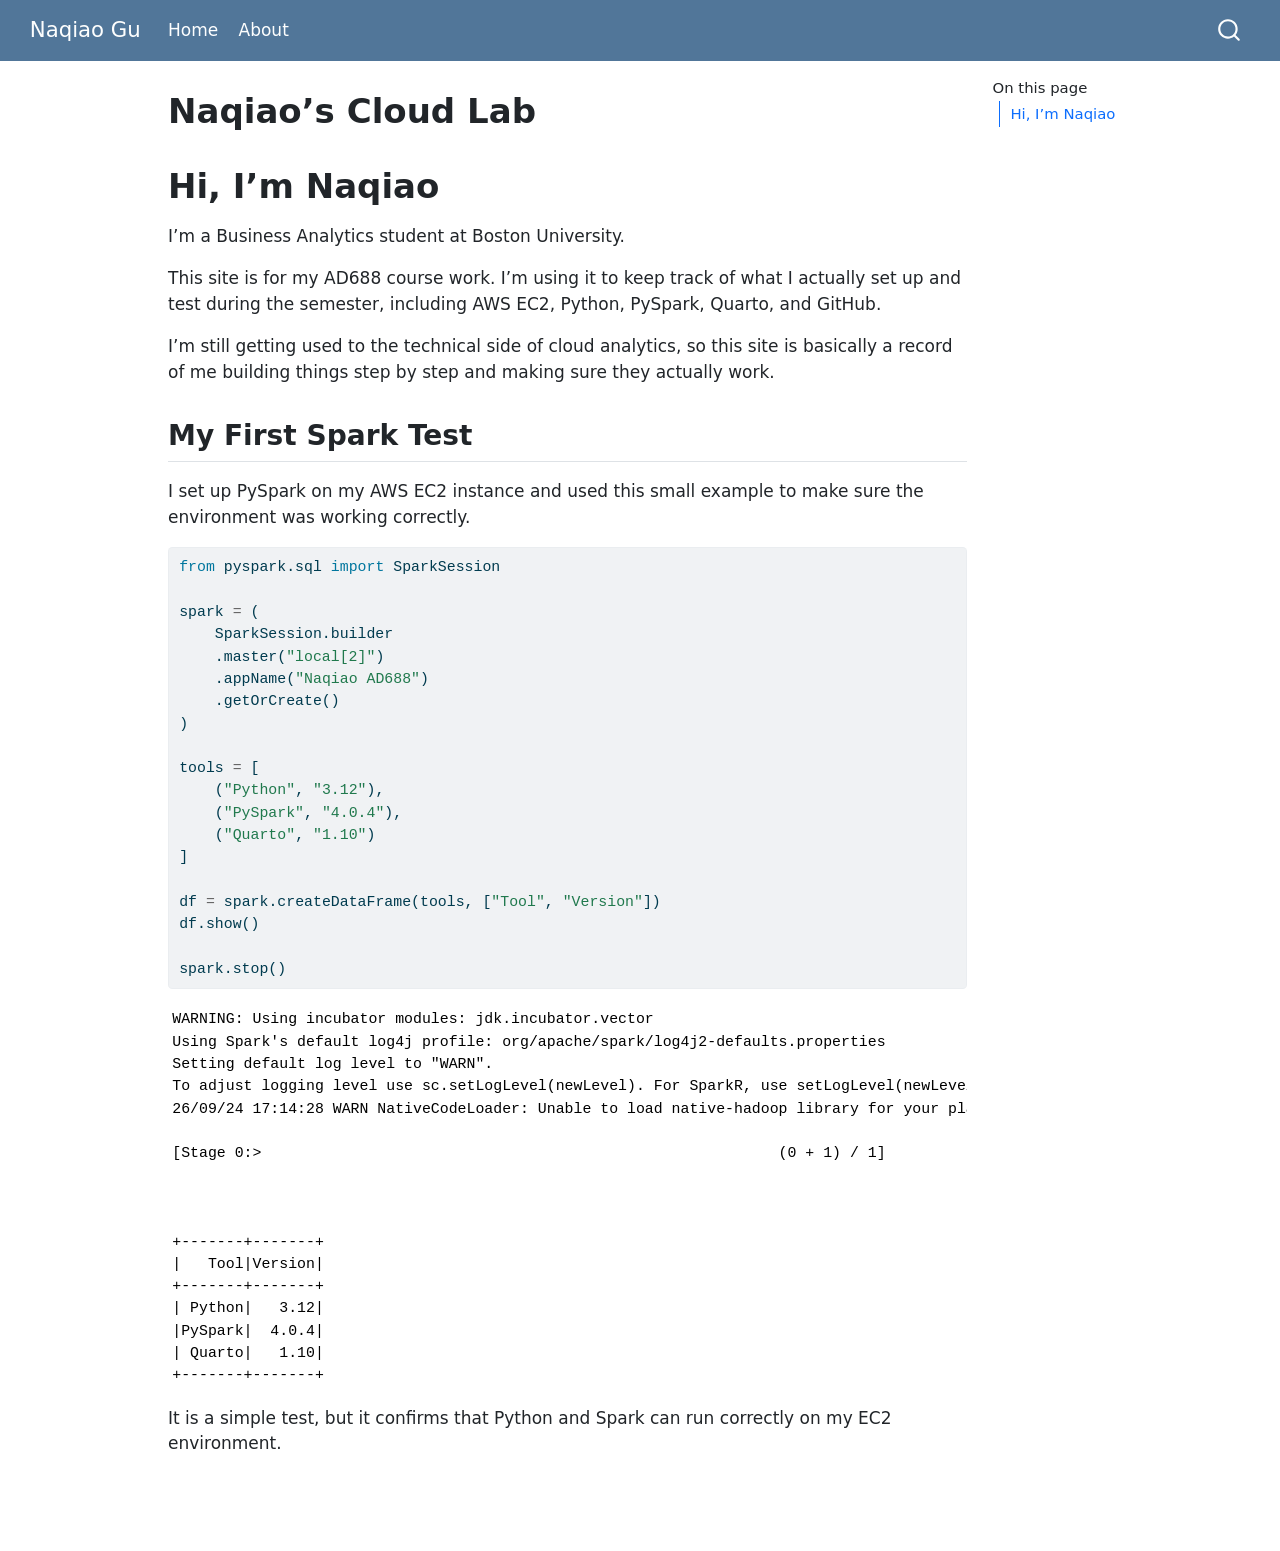
==== index.html @ d94e6d08 "Built site for gh-pages" ====
<!DOCTYPE html>
<html xmlns="http://www.w3.org/1999/xhtml" lang="en" xml:lang="en"><head>

<meta charset="utf-8">
<meta name="generator" content="quarto-1.10.18">

<meta name="viewport" content="width=device-width, initial-scale=1.0, user-scalable=yes">


<title>Naqiao’s Cloud Lab – Naqiao Gu</title>
<style>
/* Default styles provided by pandoc.
** See https://pandoc.org/MANUAL.html#variables-for-html for config info.
*/
span.smallcaps{font-variant: small-caps;}
div.columns{display: flex; gap: 1.5em;}
div.column{flex: auto;}
@media screen {
div.columns{gap: min(4vw, 1.5em);}
div.column{overflow-x: auto;}
}
div.hanging-indent{margin-left: 1.5em; text-indent: -1.5em;}
ul.task-list{list-style: none;}
ul.task-list li input[type="checkbox"] {
  width: 0.8em;
  margin: 0 0.8em 0.2em -1em; /* quarto-specific, see https://github.com/quarto-dev/quarto-cli/issues/4556 */ 
  vertical-align: middle;
}
/* CSS for syntax highlighting */
html { -webkit-text-size-adjust: 100%; }
pre > code.sourceCode { white-space: pre; position: relative; }
pre > code.sourceCode > span { display: inline-block; line-height: 1.25; }
pre > code.sourceCode > span:empty { height: 1.2em; }
.sourceCode { overflow: visible; }
code.sourceCode > span { color: inherit; text-decoration: inherit; }
div.sourceCode { margin: 1em 0; }
pre.sourceCode { margin: 0; }
@media screen {
div.sourceCode { overflow: auto; }
}
@media print {
pre > code.sourceCode { white-space: pre-wrap; }
pre > code.sourceCode > span { text-indent: -5em; padding-left: 5em; }
}
pre.numberSource code
  { counter-reset: source-line 0; }
pre.numberSource code > span
  { position: relative; left: -4em; counter-increment: source-line; }
pre.numberSource code > span > a:first-child::before
  { content: counter(source-line);
    position: relative; left: -1em; text-align: right; vertical-align: baseline;
    border: none; display: inline-block;
    -webkit-touch-callout: none; -webkit-user-select: none;
    -khtml-user-select: none; -moz-user-select: none;
    -ms-user-select: none; user-select: none;
    padding: 0 4px; width: 4em;
  }
pre.numberSource { margin-left: 3em;  padding-left: 4px; }
div.sourceCode
  {   }
@media screen {
pre > code.sourceCode > span > a:first-child::before { text-decoration: underline; }
}
</style>


<script src="site_libs/quarto-nav/quarto-nav.js"></script>
<script src="site_libs/quarto-nav/headroom.min.js"></script>
<script src="site_libs/clipboard/clipboard.min.js"></script>
<script src="site_libs/quarto-search/autocomplete.umd.js"></script>
<script src="site_libs/quarto-search/fuse.min.js"></script>
<script src="site_libs/quarto-search/quarto-search.js"></script>
<meta name="quarto:offset" content="./">
<script src="site_libs/quarto-html/quarto.js" type="module"></script>
<script src="site_libs/quarto-html/tabsets/tabsets.js" type="module"></script>
<script src="site_libs/quarto-html/popper.min.js"></script>
<script src="site_libs/quarto-html/tippy.umd.min.js"></script>
<script src="site_libs/quarto-html/anchor.min.js"></script>
<link href="site_libs/quarto-html/tippy.css" rel="stylesheet">
<link href="site_libs/quarto-html/quarto-syntax-highlighting-64a204ab8560d761af7679ceaba22944.css" rel="stylesheet" id="quarto-text-highlighting-styles">
<script src="site_libs/bootstrap/bootstrap.min.js"></script>
<link href="site_libs/bootstrap/bootstrap-icons.css" rel="stylesheet">
<link href="site_libs/bootstrap/bootstrap-4cce99103d6ed51ab0ab2fcaf4b5357e.min.css" rel="stylesheet" append-hash="true" id="quarto-bootstrap" data-mode="light">
<script id="quarto-search-options" type="application/json">{
  "location": "navbar",
  "copy-button": false,
  "collapse-after": 3,
  "panel-placement": "end",
  "type": "overlay",
  "limit": 50,
  "keyboard-shortcut": [
    "f",
    "/",
    "s"
  ],
  "show-item-context": false,
  "language": {
    "search-no-results-text": "No results",
    "search-matching-documents-text": "matching documents",
    "search-copy-link-title": "Copy link to search",
    "search-hide-matches-text": "Hide additional matches",
    "search-more-match-text": "more match in this document",
    "search-more-matches-text": "more matches in this document",
    "search-clear-button-title": "Clear",
    "search-text-placeholder": "",
    "search-detached-cancel-button-title": "Cancel",
    "search-submit-button-title": "Submit",
    "search-label": "Search"
  }
}</script>


</head>

<body class="nav-fixed quarto-light">

<div id="quarto-search-results"></div>
  <header id="quarto-header" class="headroom fixed-top">
    <nav class="navbar navbar-expand-lg " data-bs-theme="dark">
      <div class="navbar-container container-fluid">
      <div class="navbar-brand-container mx-auto">
    <a class="navbar-brand" href="./index.html">
    <span class="navbar-title">Naqiao Gu</span>
    </a>
  </div>
            <div id="quarto-search" class="" title="Search"></div>
          <button class="navbar-toggler" type="button" data-bs-toggle="collapse" data-bs-target="#navbarCollapse" aria-controls="navbarCollapse" role="menu" aria-expanded="false" aria-label="Toggle navigation" onclick="if (window.quartoToggleHeadroom) { window.quartoToggleHeadroom(); }">
  <span class="navbar-toggler-icon"></span>
</button>
          <div class="collapse navbar-collapse" id="navbarCollapse">
            <ul class="navbar-nav navbar-nav-scroll me-auto">
  <li class="nav-item">
    <a class="nav-link active" href="./index.html" aria-current="page"> 
<span class="menu-text">Home</span></a>
  </li>  
  <li class="nav-item">
    <a class="nav-link" href="./about.html"> 
<span class="menu-text">About</span></a>
  </li>  
</ul>
          </div> <!-- /navcollapse -->
            <div class="quarto-navbar-tools">
</div>
      </div> <!-- /container-fluid -->
    </nav>
</header>
<!-- content -->
<div id="quarto-content" class="quarto-container page-columns page-rows-contents page-layout-article page-navbar">
<!-- sidebar -->
<!-- margin-sidebar -->
    <div id="quarto-margin-sidebar" class="sidebar margin-sidebar">
        <nav id="TOC" role="doc-toc" class="toc-active">
    <h2 id="toc-title">On this page</h2>
   
  <ul>
  <li><a href="#hi-im-naqiao" id="toc-hi-im-naqiao" class="nav-link active" data-scroll-target="#hi-im-naqiao">Hi, I’m Naqiao</a>
  <ul class="collapse">
  <li><a href="#my-first-spark-test" id="toc-my-first-spark-test" class="nav-link" data-scroll-target="#my-first-spark-test">My First Spark Test</a></li>
  </ul></li>
  </ul>
</nav>
    </div>
<!-- main -->
<main class="content" id="quarto-document-content">

<header id="title-block-header" class="quarto-title-block default">
<div class="quarto-title">
<h1 class="title">Naqiao’s Cloud Lab</h1>
</div>



<div class="quarto-title-meta">

    
  
    
  </div>
  


</header>


<section id="hi-im-naqiao" class="level1">
<h1>Hi, I’m Naqiao</h1>
<p>I’m a Business Analytics student at Boston University.</p>
<p>This site is for my AD688 course work. I’m using it to keep track of what I actually set up and test during the semester, including AWS EC2, Python, PySpark, Quarto, and GitHub.</p>
<p>I’m still getting used to the technical side of cloud analytics, so this site is basically a record of me building things step by step and making sure they actually work.</p>
<section id="my-first-spark-test" class="level2">
<h2 class="anchored" data-anchor-id="my-first-spark-test">My First Spark Test</h2>
<p>I set up PySpark on my AWS EC2 instance and used this small example to make sure the environment was working correctly.</p>
<div id="652b4770" class="cell" data-execution_count="1">
<div class="code-copy-outer-scaffold"><div class="sourceCode cell-code" id="cb1"><pre class="sourceCode python code-with-copy"><code class="sourceCode python"><span id="cb1-1"><a href="#cb1-1" aria-hidden="true" tabindex="-1"></a><span class="im">from</span> pyspark.sql <span class="im">import</span> SparkSession</span>
<span id="cb1-2"><a href="#cb1-2" aria-hidden="true" tabindex="-1"></a></span>
<span id="cb1-3"><a href="#cb1-3" aria-hidden="true" tabindex="-1"></a>spark <span class="op">=</span> (</span>
<span id="cb1-4"><a href="#cb1-4" aria-hidden="true" tabindex="-1"></a>    SparkSession.builder</span>
<span id="cb1-5"><a href="#cb1-5" aria-hidden="true" tabindex="-1"></a>    .master(<span class="st">"local[2]"</span>)</span>
<span id="cb1-6"><a href="#cb1-6" aria-hidden="true" tabindex="-1"></a>    .appName(<span class="st">"Naqiao AD688"</span>)</span>
<span id="cb1-7"><a href="#cb1-7" aria-hidden="true" tabindex="-1"></a>    .getOrCreate()</span>
<span id="cb1-8"><a href="#cb1-8" aria-hidden="true" tabindex="-1"></a>)</span>
<span id="cb1-9"><a href="#cb1-9" aria-hidden="true" tabindex="-1"></a></span>
<span id="cb1-10"><a href="#cb1-10" aria-hidden="true" tabindex="-1"></a>tools <span class="op">=</span> [</span>
<span id="cb1-11"><a href="#cb1-11" aria-hidden="true" tabindex="-1"></a>    (<span class="st">"Python"</span>, <span class="st">"3.12"</span>),</span>
<span id="cb1-12"><a href="#cb1-12" aria-hidden="true" tabindex="-1"></a>    (<span class="st">"PySpark"</span>, <span class="st">"4.0.4"</span>),</span>
<span id="cb1-13"><a href="#cb1-13" aria-hidden="true" tabindex="-1"></a>    (<span class="st">"Quarto"</span>, <span class="st">"1.10"</span>)</span>
<span id="cb1-14"><a href="#cb1-14" aria-hidden="true" tabindex="-1"></a>]</span>
<span id="cb1-15"><a href="#cb1-15" aria-hidden="true" tabindex="-1"></a></span>
<span id="cb1-16"><a href="#cb1-16" aria-hidden="true" tabindex="-1"></a>df <span class="op">=</span> spark.createDataFrame(tools, [<span class="st">"Tool"</span>, <span class="st">"Version"</span>])</span>
<span id="cb1-17"><a href="#cb1-17" aria-hidden="true" tabindex="-1"></a>df.show()</span>
<span id="cb1-18"><a href="#cb1-18" aria-hidden="true" tabindex="-1"></a></span>
<span id="cb1-19"><a href="#cb1-19" aria-hidden="true" tabindex="-1"></a>spark.stop()</span></code></pre></div><button title="Copy to Clipboard" class="code-copy-button"><i class="bi"></i></button></div>
<div class="cell-output cell-output-stderr">
<pre><code>WARNING: Using incubator modules: jdk.incubator.vector
Using Spark's default log4j profile: org/apache/spark/log4j2-defaults.properties
Setting default log level to "WARN".
To adjust logging level use sc.setLogLevel(newLevel). For SparkR, use setLogLevel(newLevel).
26/09/24 17:14:28 WARN NativeCodeLoader: Unable to load native-hadoop library for your platform... using builtin-java classes where applicable

[Stage 0:&gt;                                                          (0 + 1) / 1]

                                                                                </code></pre>
</div>
<div class="cell-output cell-output-stdout">
<pre><code>+-------+-------+
|   Tool|Version|
+-------+-------+
| Python|   3.12|
|PySpark|  4.0.4|
| Quarto|   1.10|
+-------+-------+
</code></pre>
</div>
</div>
<p>It is a simple test, but it confirms that Python and Spark can run correctly on my EC2 environment.</p>


</section>
</section>

</main> <!-- /main -->
<script id="quarto-html-after-body" type="application/javascript">
  window.document.addEventListener("DOMContentLoaded", function (event) {
    const icon = "";
    const anchorJS = new window.AnchorJS();
    anchorJS.options = {
      placement: 'right',
      icon: icon
    };
    anchorJS.add('.anchored');
    const isCodeAnnotation = (el) => {
      for (const clz of el.classList) {
        if (clz.startsWith('code-annotation-')) {                     
          return true;
        }
      }
      return false;
    }
    const onCopySuccess = function(e) {
      // button target
      const button = e.trigger;
      // don't keep focus
      button.blur();
      // flash "checked"
      button.classList.add('code-copy-button-checked');
      var currentTitle = button.getAttribute("title");
      button.setAttribute("title", "Copied!");
      let tooltip;
      if (window.bootstrap) {
        button.setAttribute("data-bs-toggle", "tooltip");
        button.setAttribute("data-bs-placement", "left");
        button.setAttribute("data-bs-title", "Copied!");
        tooltip = new bootstrap.Tooltip(button, 
          { trigger: "manual", 
            customClass: "code-copy-button-tooltip",
            offset: [0, -8]});
        tooltip.show();    
      }
      setTimeout(function() {
        if (tooltip) {
          tooltip.hide();
          button.removeAttribute("data-bs-title");
          button.removeAttribute("data-bs-toggle");
          button.removeAttribute("data-bs-placement");
        }
        button.setAttribute("title", currentTitle);
        button.classList.remove('code-copy-button-checked');
      }, 1000);
      // clear code selection
      e.clearSelection();
    }
    const getTextToCopy = function(trigger) {
      const outerScaffold = trigger.parentElement.cloneNode(true);
      const codeEl = outerScaffold.querySelector('code');
      for (const childEl of codeEl.children) {
        if (isCodeAnnotation(childEl)) {
          childEl.remove();
        }
      }
      return codeEl.innerText;
    }
    const clipboard = new window.ClipboardJS('.code-copy-button:not([data-in-quarto-modal])', {
      text: getTextToCopy
    });
    clipboard.on('success', onCopySuccess);
    if (window.document.getElementById('quarto-embedded-source-code-modal')) {
      const clipboardModal = new window.ClipboardJS('.code-copy-button[data-in-quarto-modal]', {
        text: getTextToCopy,
        container: window.document.getElementById('quarto-embedded-source-code-modal')
      });
      clipboardModal.on('success', onCopySuccess);
    }
      var localhostRegex = new RegExp(/^(?:http|https):\/\/localhost\:?[0-9]*\//);
      var mailtoRegex = new RegExp(/^mailto:/);
        var filterRegex = new RegExp('/' + window.location.host + '/');
      var isInternal = (href) => {
          return filterRegex.test(href) || localhostRegex.test(href) || mailtoRegex.test(href);
      }
      // Inspect non-navigation links and adorn them if external
     var links = window.document.querySelectorAll('a[href]:not(.nav-link):not(.navbar-brand):not(.toc-action):not(.sidebar-link):not(.sidebar-item-toggle):not(.pagination-link):not(.no-external):not([aria-hidden]):not(.dropdown-item):not(.quarto-navigation-tool):not(.about-link)');
      for (var i=0; i<links.length; i++) {
        const link = links[i];
        if (!isInternal(link.href)) {
          // undo the damage that might have been done by quarto-nav.js in the case of
          // links that we want to consider external
          if (link.dataset.originalHref !== undefined) {
            link.href = link.dataset.originalHref;
          }
        }
      }
    function tippyHover(el, contentFn, onTriggerFn, onUntriggerFn) {
      const config = {
        allowHTML: true,
        maxWidth: 500,
        delay: 100,
        arrow: false,
        appendTo: function(el) {
            return el.parentElement;
        },
        interactive: true,
        interactiveBorder: 10,
        theme: 'quarto',
        placement: 'bottom-start',
      };
      if (contentFn) {
        config.content = contentFn;
      }
      if (onTriggerFn) {
        config.onTrigger = onTriggerFn;
      }
      if (onUntriggerFn) {
        config.onUntrigger = onUntriggerFn;
      }
      window.tippy(el, config); 
    }
    const noterefs = window.document.querySelectorAll('a[role="doc-noteref"]');
    for (var i=0; i<noterefs.length; i++) {
      const ref = noterefs[i];
      tippyHover(ref, function() {
        // use id or data attribute instead here
        let href = ref.getAttribute('data-footnote-href') || ref.getAttribute('href');
        try { href = new URL(href).hash; } catch {}
        const id = href.replace(/^#\/?/, "");
        const note = window.document.getElementById(id);
        if (note) {
          return note.innerHTML;
        } else {
          return "";
        }
      });
    }
    const xrefs = window.document.querySelectorAll('a.quarto-xref');
    const processXRef = (id, note) => {
      // Strip column container classes
      const stripColumnClz = (el) => {
        el.classList.remove("page-full", "page-columns");
        if (el.children) {
          for (const child of el.children) {
            stripColumnClz(child);
          }
        }
      }
      stripColumnClz(note)
      if (id === null || id.startsWith('sec-')) {
        // Special case sections, only their first couple elements
        const container = document.createElement("div");
        if (note.children && note.children.length > 2) {
          container.appendChild(note.children[0].cloneNode(true));
          for (let i = 1; i < note.children.length; i++) {
            const child = note.children[i];
            if (child.tagName === "P" && child.innerText === "") {
              continue;
            } else {
              container.appendChild(child.cloneNode(true));
              break;
            }
          }
          if (window.Quarto?.typesetMath) {
            window.Quarto.typesetMath(container);
          }
          return container.innerHTML
        } else {
          if (window.Quarto?.typesetMath) {
            window.Quarto.typesetMath(note);
          }
          return note.innerHTML;
        }
      } else {
        // Remove any anchor links if they are present
        const anchorLink = note.querySelector('a.anchorjs-link');
        if (anchorLink) {
          anchorLink.remove();
        }
        if (window.Quarto?.typesetMath) {
          window.Quarto.typesetMath(note);
        }
        if (note.classList.contains("callout")) {
          return note.outerHTML;
        } else {
          return note.innerHTML;
        }
      }
    }
    for (var i=0; i<xrefs.length; i++) {
      const xref = xrefs[i];
      tippyHover(xref, undefined, function(instance) {
        instance.disable();
        let url = xref.getAttribute('href');
        let hash = undefined; 
        if (url.startsWith('#')) {
          hash = url;
        } else {
          try { hash = new URL(url).hash; } catch {}
        }
        if (hash) {
          const id = hash.replace(/^#\/?/, "");
          const note = window.document.getElementById(id);
          if (note !== null) {
            try {
              const html = processXRef(id, note.cloneNode(true));
              instance.setContent(html);
            } finally {
              instance.enable();
              instance.show();
            }
          } else {
            // See if we can fetch this
            fetch(url.split('#')[0])
            .then(res => res.text())
            .then(html => {
              const parser = new DOMParser();
              const htmlDoc = parser.parseFromString(html, "text/html");
              const note = htmlDoc.getElementById(id);
              if (note !== null) {
                const html = processXRef(id, note);
                instance.setContent(html);
              } 
            }).finally(() => {
              instance.enable();
              instance.show();
            });
          }
        } else {
          // See if we can fetch a full url (with no hash to target)
          // This is a special case and we should probably do some content thinning / targeting
          fetch(url)
          .then(res => res.text())
          .then(html => {
            const parser = new DOMParser();
            const htmlDoc = parser.parseFromString(html, "text/html");
            const note = htmlDoc.querySelector('main.content');
            if (note !== null) {
              // This should only happen for chapter cross references
              // (since there is no id in the URL)
              // remove the first header
              if (note.children.length > 0 && note.children[0].tagName === "HEADER") {
                note.children[0].remove();
              }
              const html = processXRef(null, note);
              instance.setContent(html);
            } 
          }).finally(() => {
            instance.enable();
            instance.show();
          });
        }
      }, function(instance) {
      });
    }
        let selectedAnnoteEl;
        const selectorForAnnotation = ( cell, annotation) => {
          let cellAttr = 'data-code-cell="' + cell + '"';
          let lineAttr = 'data-code-annotation="' +  annotation + '"';
          const selector = 'span[' + cellAttr + '][' + lineAttr + ']';
          return selector;
        }
        const selectCodeLines = (annoteEl) => {
          const doc = window.document;
          const targetCell = annoteEl.getAttribute("data-target-cell");
          const targetAnnotation = annoteEl.getAttribute("data-target-annotation");
          const annoteSpan = window.document.querySelector(selectorForAnnotation(targetCell, targetAnnotation));
          const lines = annoteSpan.getAttribute("data-code-lines").split(",");
          const lineIds = lines.map((line) => {
            return targetCell + "-" + line;
          })
          let top = null;
          let height = null;
          let parent = null;
          if (lineIds.length > 0) {
              //compute the position of the single el (top and bottom and make a div)
              const el = window.document.getElementById(lineIds[0]);
              top = el.offsetTop;
              height = el.offsetHeight;
              parent = el.parentElement.parentElement;
            if (lineIds.length > 1) {
              const lastEl = window.document.getElementById(lineIds[lineIds.length - 1]);
              const bottom = lastEl.offsetTop + lastEl.offsetHeight;
              height = bottom - top;
            }
            if (top !== null && height !== null && parent !== null) {
              // cook up a div (if necessary) and position it 
              let div = window.document.getElementById("code-annotation-line-highlight");
              if (div === null) {
                div = window.document.createElement("div");
                div.setAttribute("id", "code-annotation-line-highlight");
                div.style.position = 'absolute';
                parent.appendChild(div);
              }
              div.style.top = top - 2 + "px";
              div.style.height = height + 4 + "px";
              div.style.left = 0;
              let gutterDiv = window.document.getElementById("code-annotation-line-highlight-gutter");
              if (gutterDiv === null) {
                gutterDiv = window.document.createElement("div");
                gutterDiv.setAttribute("id", "code-annotation-line-highlight-gutter");
                gutterDiv.style.position = 'absolute';
                const codeCell = window.document.getElementById(targetCell);
                const gutter = codeCell.querySelector('.code-annotation-gutter');
                gutter.appendChild(gutterDiv);
              }
              gutterDiv.style.top = top - 2 + "px";
              gutterDiv.style.height = height + 4 + "px";
            }
            selectedAnnoteEl = annoteEl;
          }
        };
        const unselectCodeLines = () => {
          const elementsIds = ["code-annotation-line-highlight", "code-annotation-line-highlight-gutter"];
          elementsIds.forEach((elId) => {
            const div = window.document.getElementById(elId);
            if (div) {
              div.remove();
            }
          });
          selectedAnnoteEl = undefined;
        };
          // Handle positioning of the toggle
      window.addEventListener(
        "resize",
        throttle(() => {
          elRect = undefined;
          if (selectedAnnoteEl) {
            selectCodeLines(selectedAnnoteEl);
          }
        }, 10)
      );
      function throttle(fn, ms) {
      let throttle = false;
      let timer;
        return (...args) => {
          if(!throttle) { // first call gets through
              fn.apply(this, args);
              throttle = true;
          } else { // all the others get throttled
              if(timer) clearTimeout(timer); // cancel #2
              timer = setTimeout(() => {
                fn.apply(this, args);
                timer = throttle = false;
              }, ms);
          }
        };
      }
        // Attach click handler to the DT
        const annoteDls = window.document.querySelectorAll('dt[data-target-cell]');
        for (const annoteDlNode of annoteDls) {
          annoteDlNode.addEventListener('click', (event) => {
            const clickedEl = event.target;
            if (clickedEl !== selectedAnnoteEl) {
              unselectCodeLines();
              const activeEl = window.document.querySelector('dt[data-target-cell].code-annotation-active');
              if (activeEl) {
                activeEl.classList.remove('code-annotation-active');
              }
              selectCodeLines(clickedEl);
              clickedEl.classList.add('code-annotation-active');
            } else {
              // Unselect the line
              unselectCodeLines();
              clickedEl.classList.remove('code-annotation-active');
            }
          });
        }
    const findCites = (el) => {
      const parentEl = el.parentElement;
      if (parentEl) {
        const cites = parentEl.dataset.cites;
        if (cites) {
          return {
            el,
            cites: cites.split(' ')
          };
        } else {
          return findCites(el.parentElement)
        }
      } else {
        return undefined;
      }
    };
    var bibliorefs = window.document.querySelectorAll('a[role="doc-biblioref"]');
    for (var i=0; i<bibliorefs.length; i++) {
      const ref = bibliorefs[i];
      const citeInfo = findCites(ref);
      if (citeInfo) {
        tippyHover(citeInfo.el, function() {
          var popup = window.document.createElement('div');
          citeInfo.cites.forEach(function(cite) {
            var citeDiv = window.document.createElement('div');
            citeDiv.classList.add('hanging-indent');
            citeDiv.classList.add('csl-entry');
            var biblioDiv = window.document.getElementById('ref-' + cite);
            if (biblioDiv) {
              citeDiv.innerHTML = biblioDiv.innerHTML;
            }
            popup.appendChild(citeDiv);
          });
          return popup.innerHTML;
        });
      }
    }
  });
  </script>
</div> <!-- /content -->




</body></html>
---- site_libs/quarto-html/tippy.css ----
.tippy-box[data-animation=fade][data-state=hidden]{opacity:0}[data-tippy-root]{max-width:calc(100vw - 10px)}.tippy-box{position:relative;background-color:#333;color:#fff;border-radius:4px;font-size:14px;line-height:1.4;white-space:normal;outline:0;transition-property:transform,visibility,opacity}.tippy-box[data-placement^=top]>.tippy-arrow{bottom:0}.tippy-box[data-placement^=top]>.tippy-arrow:before{bottom:-7px;left:0;border-width:8px 8px 0;border-top-color:initial;transform-origin:center top}.tippy-box[data-placement^=bottom]>.tippy-arrow{top:0}.tippy-box[data-placement^=bottom]>.tippy-arrow:before{top:-7px;left:0;border-width:0 8px 8px;border-bottom-color:initial;transform-origin:center bottom}.tippy-box[data-placement^=left]>.tippy-arrow{right:0}.tippy-box[data-placement^=left]>.tippy-arrow:before{border-width:8px 0 8px 8px;border-left-color:initial;right:-7px;transform-origin:center left}.tippy-box[data-placement^=right]>.tippy-arrow{left:0}.tippy-box[data-placement^=right]>.tippy-arrow:before{left:-7px;border-width:8px 8px 8px 0;border-right-color:initial;transform-origin:center right}.tippy-box[data-inertia][data-state=visible]{transition-timing-function:cubic-bezier(.54,1.5,.38,1.11)}.tippy-arrow{width:16px;height:16px;color:#333}.tippy-arrow:before{content:"";position:absolute;border-color:transparent;border-style:solid}.tippy-content{position:relative;padding:5px 9px;z-index:1}
---- site_libs/quarto-html/quarto-syntax-highlighting-64a204ab8560d761af7679ceaba22944.css ----
/* quarto syntax highlight colors */
:root {
  --quarto-hl-ot-color: #003B4F;
  --quarto-hl-at-color: #657422;
  --quarto-hl-ss-color: #20794D;
  --quarto-hl-an-color: #5E5E5E;
  --quarto-hl-fu-color: #4758AB;
  --quarto-hl-st-color: #20794D;
  --quarto-hl-cf-color: #003B4F;
  --quarto-hl-op-color: #5E5E5E;
  --quarto-hl-er-color: #AD0000;
  --quarto-hl-bn-color: #AD0000;
  --quarto-hl-al-color: #AD0000;
  --quarto-hl-va-color: #111111;
  --quarto-hl-bu-color: inherit;
  --quarto-hl-ex-color: inherit;
  --quarto-hl-pp-color: #AD0000;
  --quarto-hl-in-color: #5E5E5E;
  --quarto-hl-vs-color: #20794D;
  --quarto-hl-wa-color: #5E5E5E;
  --quarto-hl-do-color: #5E5E5E;
  --quarto-hl-im-color: #00769E;
  --quarto-hl-ch-color: #20794D;
  --quarto-hl-dt-color: #AD0000;
  --quarto-hl-fl-color: #AD0000;
  --quarto-hl-co-color: #5E5E5E;
  --quarto-hl-cv-color: #5E5E5E;
  --quarto-hl-cn-color: #8f5902;
  --quarto-hl-sc-color: #5E5E5E;
  --quarto-hl-dv-color: #AD0000;
  --quarto-hl-kw-color: #003B4F;
}

/* other quarto variables */
:root {
  --quarto-font-monospace: SFMono-Regular, Menlo, Monaco, Consolas, "Liberation Mono", "Courier New", monospace;
}

/* syntax highlight based on Pandoc's rules */
pre > code.sourceCode > span {
  color: #003B4F;
}

code.sourceCode > span {
  color: #003B4F;
}

div.sourceCode,
div.sourceCode pre.sourceCode {
  color: #003B4F;
}

/* Normal */
code span {
  color: #003B4F;
}

/* Alert */
code span.al {
  color: #AD0000;
  font-style: inherit;
}

/* Annotation */
code span.an {
  color: #5E5E5E;
  font-style: inherit;
}

/* Attribute */
code span.at {
  color: #657422;
  font-style: inherit;
}

/* BaseN */
code span.bn {
  color: #AD0000;
  font-style: inherit;
}

/* BuiltIn */
code span.bu {
  font-style: inherit;
}

/* ControlFlow */
code span.cf {
  color: #003B4F;
  font-weight: bold;
  font-style: inherit;
}

/* Char */
code span.ch {
  color: #20794D;
  font-style: inherit;
}

/* Constant */
code span.cn {
  color: #8f5902;
  font-style: inherit;
}

/* Comment */
code span.co {
  color: #5E5E5E;
  font-style: inherit;
}

/* CommentVar */
code span.cv {
  color: #5E5E5E;
  font-style: italic;
}

/* Documentation */
code span.do {
  color: #5E5E5E;
  font-style: italic;
}

/* DataType */
code span.dt {
  color: #AD0000;
  font-style: inherit;
}

/* DecVal */
code span.dv {
  color: #AD0000;
  font-style: inherit;
}

/* Error */
code span.er {
  color: #AD0000;
  font-style: inherit;
}

/* Extension */
code span.ex {
  font-style: inherit;
}

/* Float */
code span.fl {
  color: #AD0000;
  font-style: inherit;
}

/* Function */
code span.fu {
  color: #4758AB;
  font-style: inherit;
}

/* Import */
code span.im {
  color: #00769E;
  font-style: inherit;
}

/* Information */
code span.in {
  color: #5E5E5E;
  font-style: inherit;
}

/* Keyword */
code span.kw {
  color: #003B4F;
  font-weight: bold;
  font-style: inherit;
}

/* Operator */
code span.op {
  color: #5E5E5E;
  font-style: inherit;
}

/* Other */
code span.ot {
  color: #003B4F;
  font-style: inherit;
}

/* Preprocessor */
code span.pp {
  color: #AD0000;
  font-style: inherit;
}

/* SpecialChar */
code span.sc {
  color: #5E5E5E;
  font-style: inherit;
}

/* SpecialString */
code span.ss {
  color: #20794D;
  font-style: inherit;
}

/* String */
code span.st {
  color: #20794D;
  font-style: inherit;
}

/* Variable */
code span.va {
  color: #111111;
  font-style: inherit;
}

/* VerbatimString */
code span.vs {
  color: #20794D;
  font-style: inherit;
}

/* Warning */
code span.wa {
  color: #5E5E5E;
  font-style: italic;
}

.prevent-inlining {
  content: "</";
}

/*# sourceMappingURL=9d8d5bb603a83b8298b89080a598c93b.css.map */
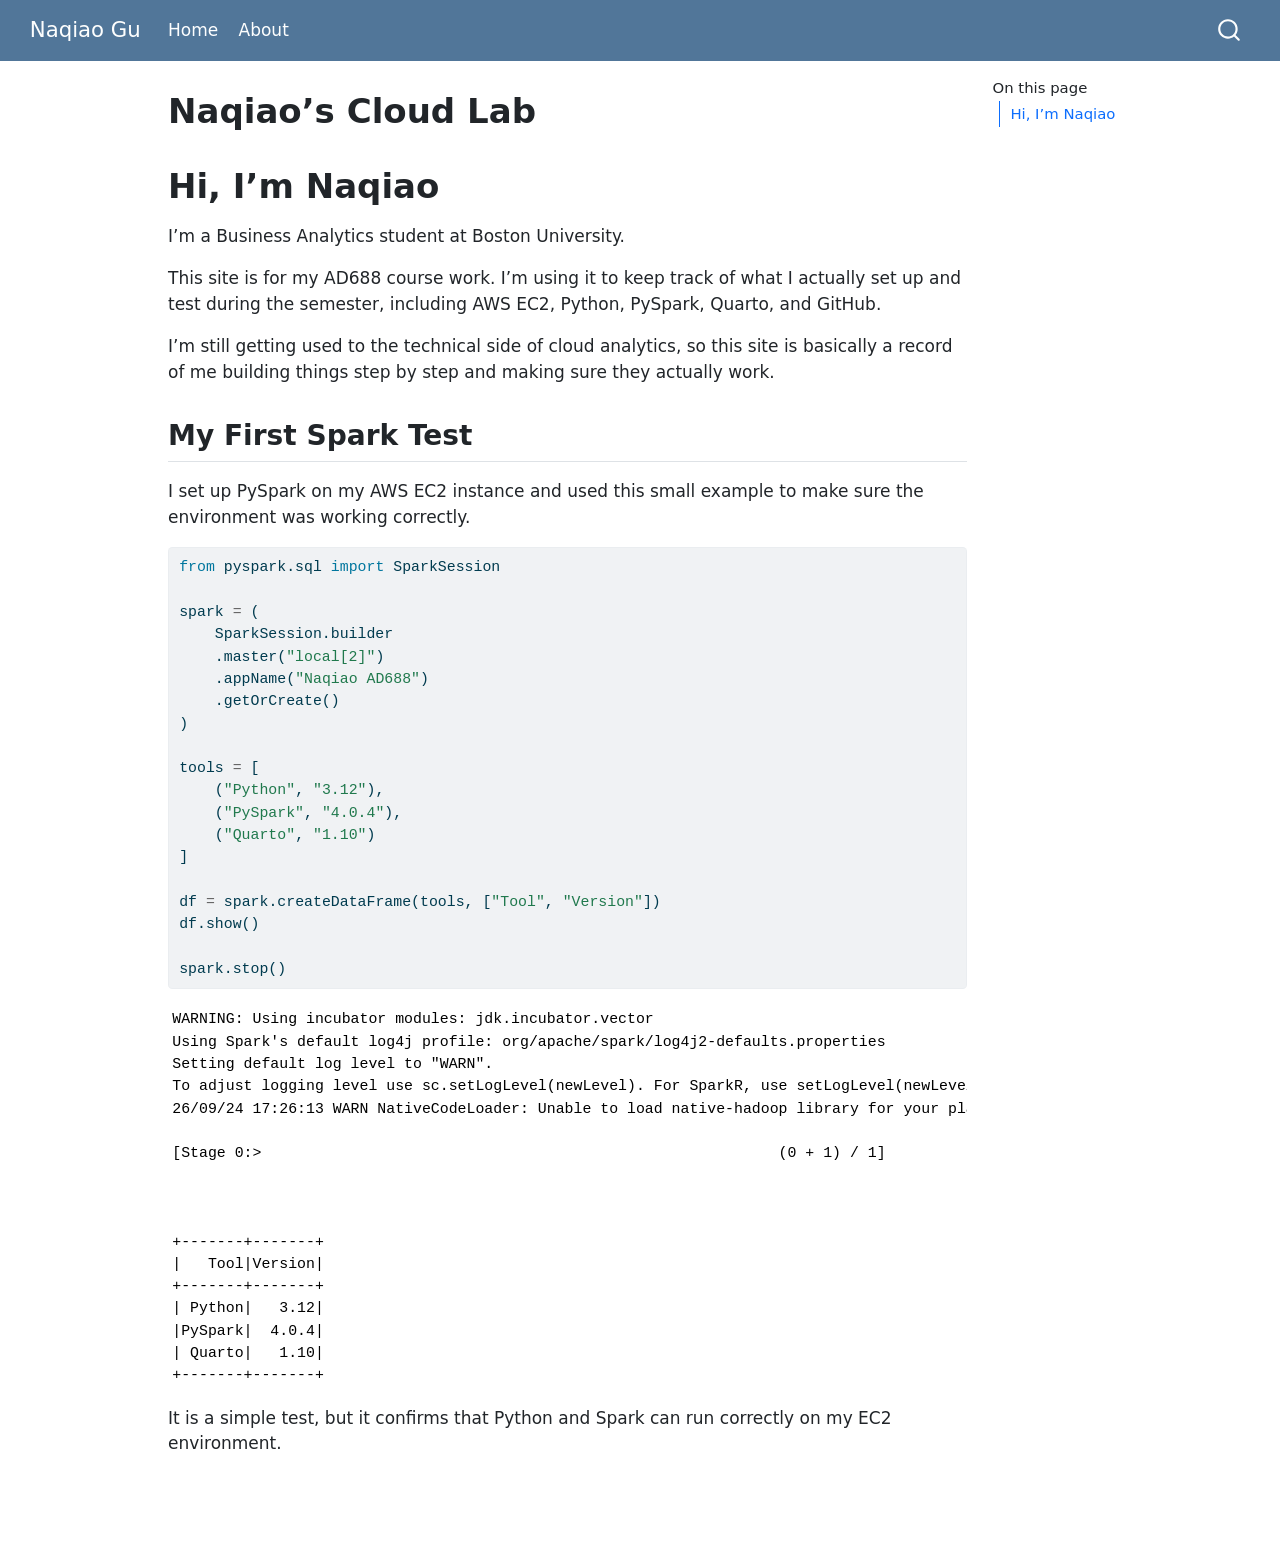
==== commit b677a1cb: "Built site for gh-pages" ====
--- a/index.html
+++ b/index.html
@@ -80,7 +80,7 @@
 <link href="site_libs/quarto-html/quarto-syntax-highlighting-64a204ab8560d761af7679ceaba22944.css" rel="stylesheet" id="quarto-text-highlighting-styles">
 <script src="site_libs/bootstrap/bootstrap.min.js"></script>
 <link href="site_libs/bootstrap/bootstrap-icons.css" rel="stylesheet">
-<link href="site_libs/bootstrap/bootstrap-4cce99103d6ed51ab0ab2fcaf4b5357e.min.css" rel="stylesheet" append-hash="true" id="quarto-bootstrap" data-mode="light">
+<link href="site_libs/bootstrap/bootstrap-d76b89148f2051d413c67903796ad183.min.css" rel="stylesheet" append-hash="true" id="quarto-bootstrap" data-mode="light">
 <script id="quarto-search-options" type="application/json">{
   "location": "navbar",
   "copy-button": false,
@@ -190,7 +190,7 @@
 <section id="my-first-spark-test" class="level2">
 <h2 class="anchored" data-anchor-id="my-first-spark-test">My First Spark Test</h2>
 <p>I set up PySpark on my AWS EC2 instance and used this small example to make sure the environment was working correctly.</p>
-<div id="652b4770" class="cell" data-execution_count="1">
+<div id="5804f834" class="cell" data-execution_count="1">
 <div class="code-copy-outer-scaffold"><div class="sourceCode cell-code" id="cb1"><pre class="sourceCode python code-with-copy"><code class="sourceCode python"><span id="cb1-1"><a href="#cb1-1" aria-hidden="true" tabindex="-1"></a><span class="im">from</span> pyspark.sql <span class="im">import</span> SparkSession</span>
 <span id="cb1-2"><a href="#cb1-2" aria-hidden="true" tabindex="-1"></a></span>
 <span id="cb1-3"><a href="#cb1-3" aria-hidden="true" tabindex="-1"></a>spark <span class="op">=</span> (</span>
@@ -215,7 +215,7 @@
 Using Spark's default log4j profile: org/apache/spark/log4j2-defaults.properties
 Setting default log level to "WARN".
 To adjust logging level use sc.setLogLevel(newLevel). For SparkR, use setLogLevel(newLevel).
-26/09/24 17:14:28 WARN NativeCodeLoader: Unable to load native-hadoop library for your platform... using builtin-java classes where applicable
+26/09/24 17:26:13 WARN NativeCodeLoader: Unable to load native-hadoop library for your platform... using builtin-java classes where applicable
 
 [Stage 0:&gt;                                                          (0 + 1) / 1]
 
@@ -312,7 +312,7 @@
     }
       var localhostRegex = new RegExp(/^(?:http|https):\/\/localhost\:?[0-9]*\//);
       var mailtoRegex = new RegExp(/^mailto:/);
-        var filterRegex = new RegExp('/' + window.location.host + '/');
+        var filterRegex = new RegExp("https:\/\/irgengu-ai\.github\.io\/");
       var isInternal = (href) => {
           return filterRegex.test(href) || localhostRegex.test(href) || mailtoRegex.test(href);
       }
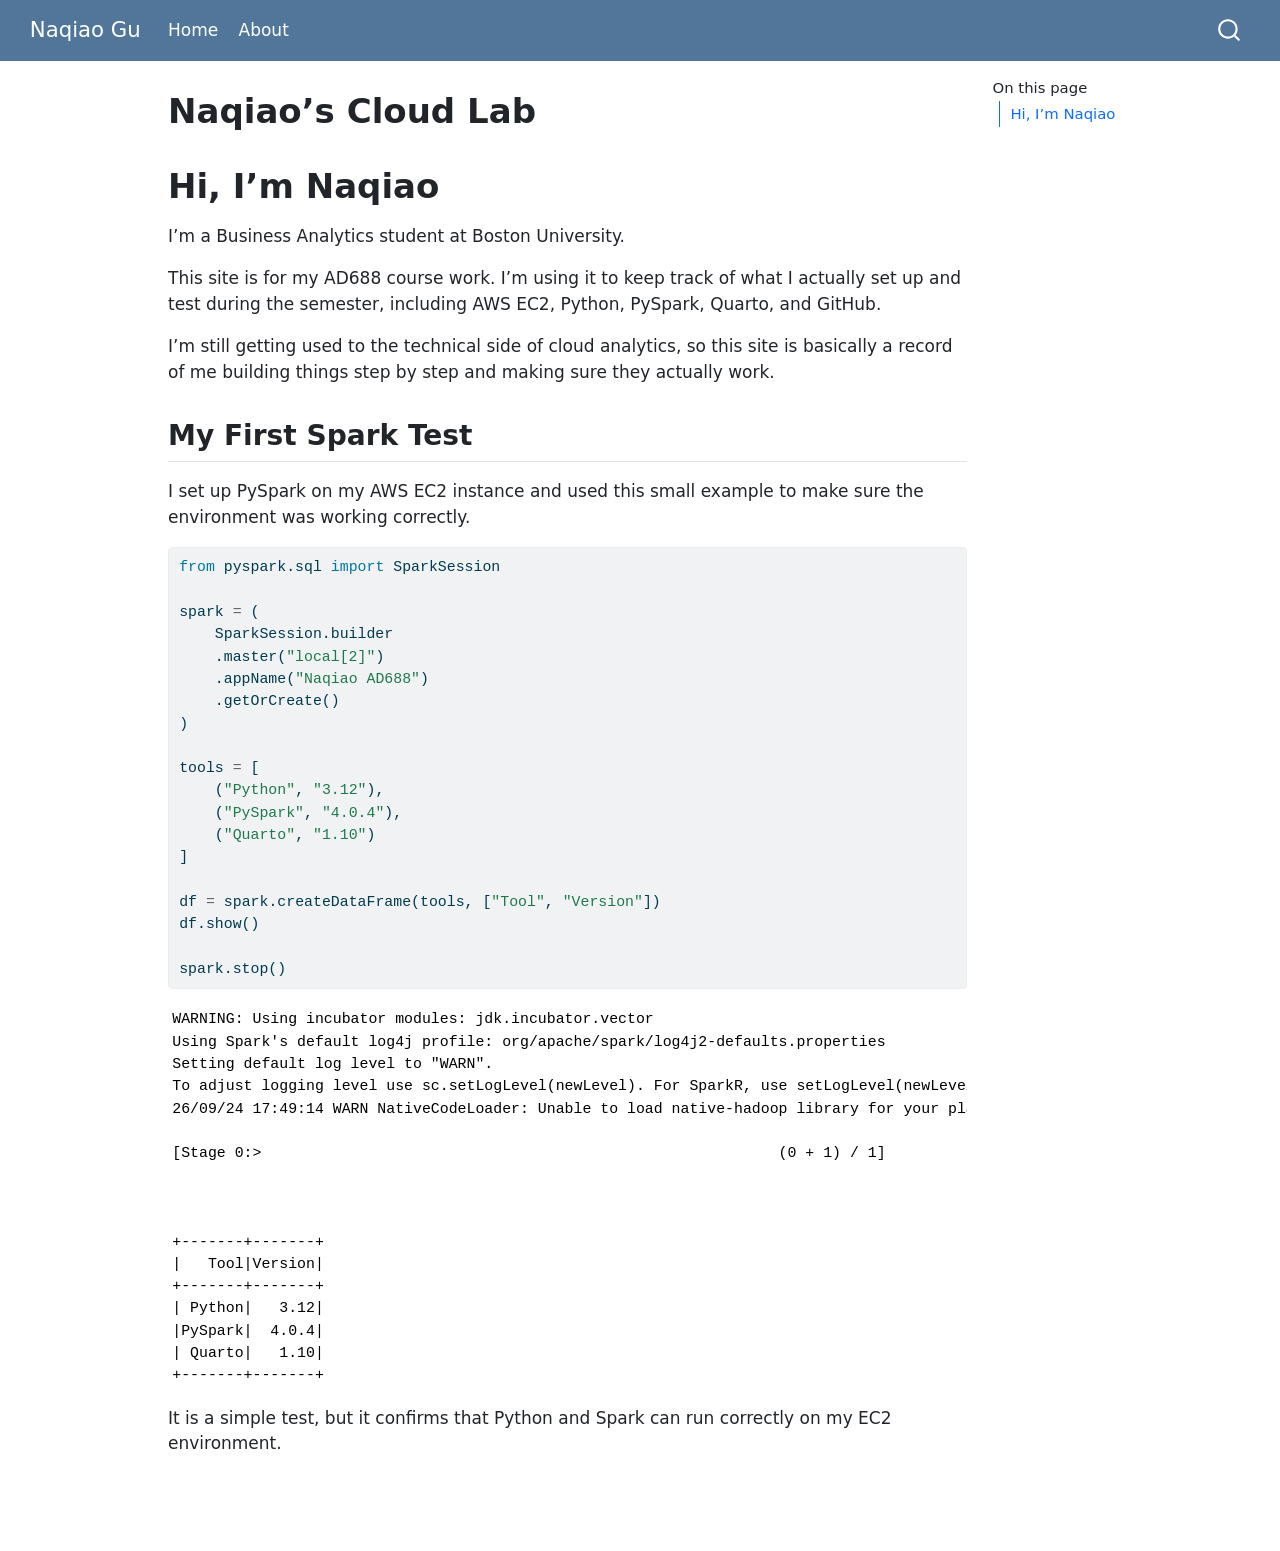
==== commit 84218e5b: "Built site for gh-pages" ====
--- a/index.html
+++ b/index.html
@@ -190,7 +190,7 @@
 <section id="my-first-spark-test" class="level2">
 <h2 class="anchored" data-anchor-id="my-first-spark-test">My First Spark Test</h2>
 <p>I set up PySpark on my AWS EC2 instance and used this small example to make sure the environment was working correctly.</p>
-<div id="5804f834" class="cell" data-execution_count="1">
+<div id="2ad8b55b" class="cell" data-execution_count="1">
 <div class="code-copy-outer-scaffold"><div class="sourceCode cell-code" id="cb1"><pre class="sourceCode python code-with-copy"><code class="sourceCode python"><span id="cb1-1"><a href="#cb1-1" aria-hidden="true" tabindex="-1"></a><span class="im">from</span> pyspark.sql <span class="im">import</span> SparkSession</span>
 <span id="cb1-2"><a href="#cb1-2" aria-hidden="true" tabindex="-1"></a></span>
 <span id="cb1-3"><a href="#cb1-3" aria-hidden="true" tabindex="-1"></a>spark <span class="op">=</span> (</span>
@@ -215,7 +215,7 @@
 Using Spark's default log4j profile: org/apache/spark/log4j2-defaults.properties
 Setting default log level to "WARN".
 To adjust logging level use sc.setLogLevel(newLevel). For SparkR, use setLogLevel(newLevel).
-26/09/24 17:26:13 WARN NativeCodeLoader: Unable to load native-hadoop library for your platform... using builtin-java classes where applicable
+26/09/24 17:49:14 WARN NativeCodeLoader: Unable to load native-hadoop library for your platform... using builtin-java classes where applicable
 
 [Stage 0:&gt;                                                          (0 + 1) / 1]
 
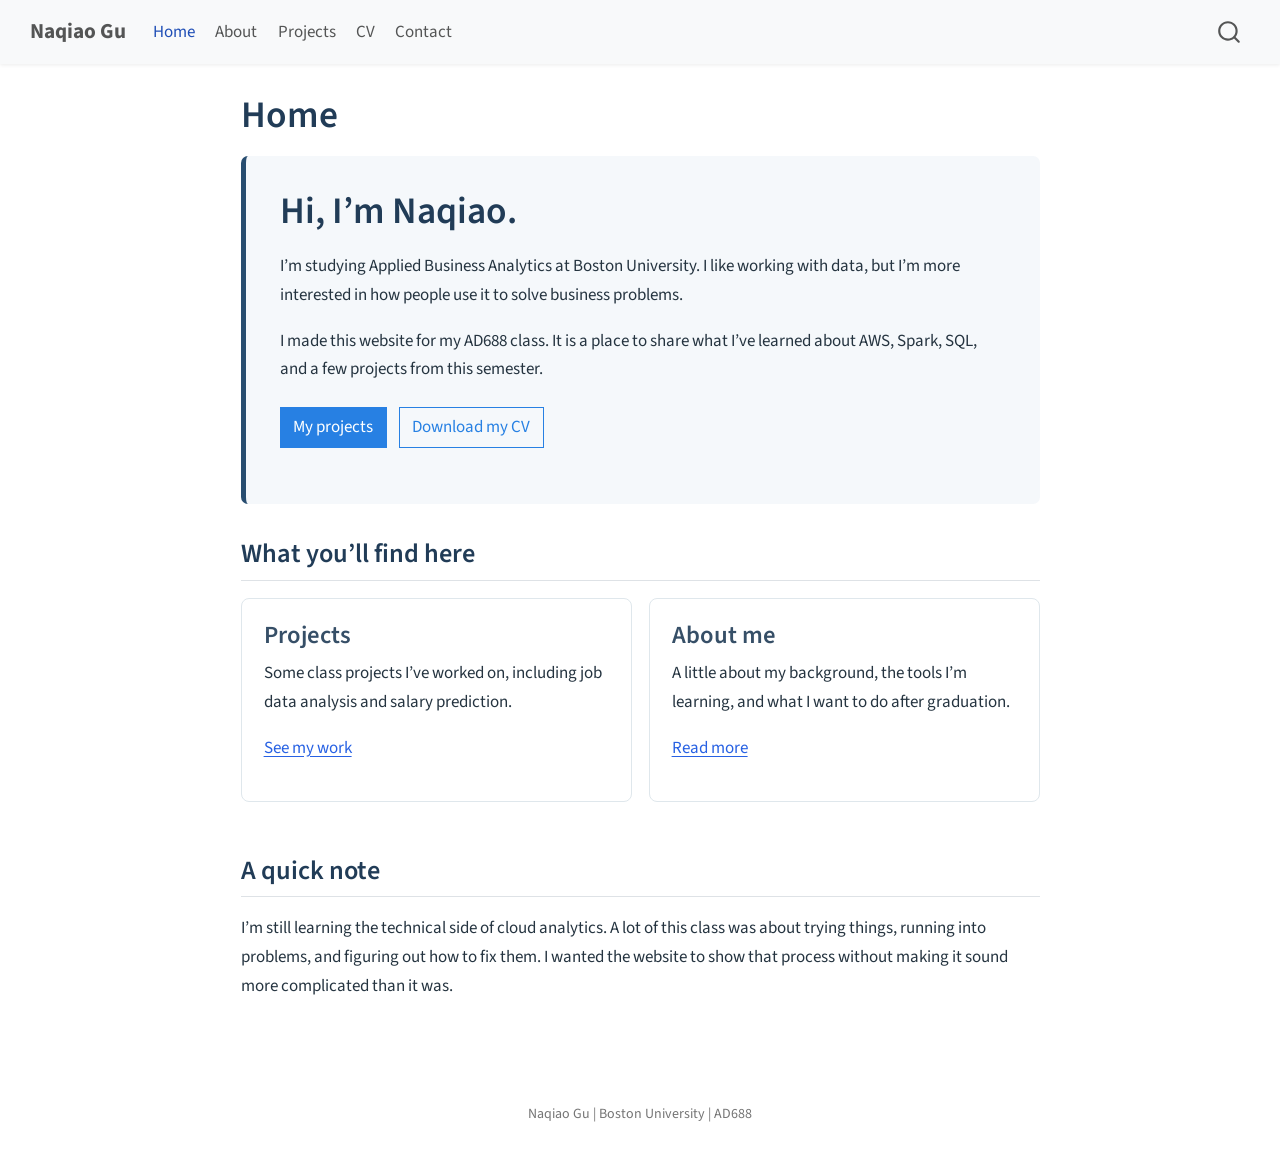
==== commit 0583f24f: "Built site for gh-pages" ====
--- a/index.html
+++ b/index.html
@@ -2,12 +2,12 @@
 <html xmlns="http://www.w3.org/1999/xhtml" lang="en" xml:lang="en"><head>
 
 <meta charset="utf-8">
-<meta name="generator" content="quarto-1.10.18">
+<meta name="generator" content="quarto-1.11.9">
 
 <meta name="viewport" content="width=device-width, initial-scale=1.0, user-scalable=yes">
 
 
-<title>Naqiao’s Cloud Lab – Naqiao Gu</title>
+<title>Home – Naqiao Gu</title>
 <style>
 /* Default styles provided by pandoc.
 ** See https://pandoc.org/MANUAL.html#variables-for-html for config info.
@@ -26,41 +26,6 @@
   margin: 0 0.8em 0.2em -1em; /* quarto-specific, see https://github.com/quarto-dev/quarto-cli/issues/4556 */ 
   vertical-align: middle;
 }
-/* CSS for syntax highlighting */
-html { -webkit-text-size-adjust: 100%; }
-pre > code.sourceCode { white-space: pre; position: relative; }
-pre > code.sourceCode > span { display: inline-block; line-height: 1.25; }
-pre > code.sourceCode > span:empty { height: 1.2em; }
-.sourceCode { overflow: visible; }
-code.sourceCode > span { color: inherit; text-decoration: inherit; }
-div.sourceCode { margin: 1em 0; }
-pre.sourceCode { margin: 0; }
-@media screen {
-div.sourceCode { overflow: auto; }
-}
-@media print {
-pre > code.sourceCode { white-space: pre-wrap; }
-pre > code.sourceCode > span { text-indent: -5em; padding-left: 5em; }
-}
-pre.numberSource code
-  { counter-reset: source-line 0; }
-pre.numberSource code > span
-  { position: relative; left: -4em; counter-increment: source-line; }
-pre.numberSource code > span > a:first-child::before
-  { content: counter(source-line);
-    position: relative; left: -1em; text-align: right; vertical-align: baseline;
-    border: none; display: inline-block;
-    -webkit-touch-callout: none; -webkit-user-select: none;
-    -khtml-user-select: none; -moz-user-select: none;
-    -ms-user-select: none; user-select: none;
-    padding: 0 4px; width: 4em;
-  }
-pre.numberSource { margin-left: 3em;  padding-left: 4px; }
-div.sourceCode
-  {   }
-@media screen {
-pre > code.sourceCode > span > a:first-child::before { text-decoration: underline; }
-}
 </style>
 
 
@@ -73,14 +38,15 @@
 <meta name="quarto:offset" content="./">
 <script src="site_libs/quarto-html/quarto.js" type="module"></script>
 <script src="site_libs/quarto-html/tabsets/tabsets.js" type="module"></script>
+<script src="site_libs/quarto-html/scrollable-regions/scrollable-regions.js" type="module"></script>
 <script src="site_libs/quarto-html/popper.min.js"></script>
 <script src="site_libs/quarto-html/tippy.umd.min.js"></script>
 <script src="site_libs/quarto-html/anchor.min.js"></script>
 <link href="site_libs/quarto-html/tippy.css" rel="stylesheet">
-<link href="site_libs/quarto-html/quarto-syntax-highlighting-64a204ab8560d761af7679ceaba22944.css" rel="stylesheet" id="quarto-text-highlighting-styles">
+<link href="site_libs/quarto-html/quarto-syntax-highlighting-63b5708e65d6cd79cd7618c58d0c21e7.css" rel="stylesheet" id="quarto-text-highlighting-styles">
 <script src="site_libs/bootstrap/bootstrap.min.js"></script>
 <link href="site_libs/bootstrap/bootstrap-icons.css" rel="stylesheet">
-<link href="site_libs/bootstrap/bootstrap-d76b89148f2051d413c67903796ad183.min.css" rel="stylesheet" append-hash="true" id="quarto-bootstrap" data-mode="light">
+<link href="site_libs/bootstrap/bootstrap-cb61c712ca1a7fe70a83faed8e4da2d7.min.css" rel="stylesheet" append-hash="true" id="quarto-bootstrap" data-mode="light">
 <script id="quarto-search-options" type="application/json">{
   "location": "navbar",
   "copy-button": false,
@@ -110,21 +76,21 @@
 }</script>
 
 
+<link rel="stylesheet" href="styles.css">
 </head>
 
-<body class="nav-fixed quarto-light">
+<body class="nav-fixed fullcontent quarto-light"><a id="quarto-skip-link" class="visually-hidden-focusable" href="#quarto-document-content">Skip to main content</a>
 
 <div id="quarto-search-results"></div>
   <header id="quarto-header" class="headroom fixed-top">
-    <nav class="navbar navbar-expand-lg " data-bs-theme="dark">
+    <nav class="navbar navbar-expand-lg " data-bs-theme="dark" aria-label="Site">
       <div class="navbar-container container-fluid">
       <div class="navbar-brand-container mx-auto">
     <a class="navbar-brand" href="./index.html">
     <span class="navbar-title">Naqiao Gu</span>
     </a>
   </div>
-            <div id="quarto-search" class="" title="Search"></div>
-          <button class="navbar-toggler" type="button" data-bs-toggle="collapse" data-bs-target="#navbarCollapse" aria-controls="navbarCollapse" role="menu" aria-expanded="false" aria-label="Toggle navigation" onclick="if (window.quartoToggleHeadroom) { window.quartoToggleHeadroom(); }">
+          <button class="navbar-toggler" type="button" data-bs-toggle="collapse" data-bs-target="#navbarCollapse" aria-controls="navbarCollapse" aria-expanded="false" aria-label="Toggle navigation" onclick="if (window.quartoToggleHeadroom) { window.quartoToggleHeadroom(); }">
   <span class="navbar-toggler-icon"></span>
 </button>
           <div class="collapse navbar-collapse" id="navbarCollapse">
@@ -137,10 +103,23 @@
     <a class="nav-link" href="./about.html"> 
 <span class="menu-text">About</span></a>
   </li>  
+  <li class="nav-item">
+    <a class="nav-link" href="./projects.html"> 
+<span class="menu-text">Projects</span></a>
+  </li>  
+  <li class="nav-item">
+    <a class="nav-link" href="./cv.html"> 
+<span class="menu-text">CV</span></a>
+  </li>  
+  <li class="nav-item">
+    <a class="nav-link" href="./contact.html"> 
+<span class="menu-text">Contact</span></a>
+  </li>  
 </ul>
           </div> <!-- /navcollapse -->
             <div class="quarto-navbar-tools">
 </div>
+            <div id="quarto-search" class="" title="Search"></div>
       </div> <!-- /container-fluid -->
     </nav>
 </header>
@@ -148,24 +127,13 @@
 <div id="quarto-content" class="quarto-container page-columns page-rows-contents page-layout-article page-navbar">
 <!-- sidebar -->
 <!-- margin-sidebar -->
-    <div id="quarto-margin-sidebar" class="sidebar margin-sidebar">
-        <nav id="TOC" role="doc-toc" class="toc-active">
-    <h2 id="toc-title">On this page</h2>
-   
-  <ul>
-  <li><a href="#hi-im-naqiao" id="toc-hi-im-naqiao" class="nav-link active" data-scroll-target="#hi-im-naqiao">Hi, I’m Naqiao</a>
-  <ul class="collapse">
-  <li><a href="#my-first-spark-test" id="toc-my-first-spark-test" class="nav-link" data-scroll-target="#my-first-spark-test">My First Spark Test</a></li>
-  </ul></li>
-  </ul>
-</nav>
-    </div>
+    
 <!-- main -->
-<main class="content" id="quarto-document-content">
+<main class="content" id="quarto-document-content" tabindex="-1">
 
 <header id="title-block-header" class="quarto-title-block default">
 <div class="quarto-title">
-<h1 class="title">Naqiao’s Cloud Lab</h1>
+<h1 class="title">Home</h1>
 </div>
 
 
@@ -182,60 +150,32 @@
 </header>
 
 
-<section id="hi-im-naqiao" class="level1">
-<h1>Hi, I’m Naqiao</h1>
-<p>I’m a Business Analytics student at Boston University.</p>
-<p>This site is for my AD688 course work. I’m using it to keep track of what I actually set up and test during the semester, including AWS EC2, Python, PySpark, Quarto, and GitHub.</p>
-<p>I’m still getting used to the technical side of cloud analytics, so this site is basically a record of me building things step by step and making sure they actually work.</p>
-<section id="my-first-spark-test" class="level2">
-<h2 class="anchored" data-anchor-id="my-first-spark-test">My First Spark Test</h2>
-<p>I set up PySpark on my AWS EC2 instance and used this small example to make sure the environment was working correctly.</p>
-<div id="2ad8b55b" class="cell" data-execution_count="1">
-<div class="code-copy-outer-scaffold"><div class="sourceCode cell-code" id="cb1"><pre class="sourceCode python code-with-copy"><code class="sourceCode python"><span id="cb1-1"><a href="#cb1-1" aria-hidden="true" tabindex="-1"></a><span class="im">from</span> pyspark.sql <span class="im">import</span> SparkSession</span>
-<span id="cb1-2"><a href="#cb1-2" aria-hidden="true" tabindex="-1"></a></span>
-<span id="cb1-3"><a href="#cb1-3" aria-hidden="true" tabindex="-1"></a>spark <span class="op">=</span> (</span>
-<span id="cb1-4"><a href="#cb1-4" aria-hidden="true" tabindex="-1"></a>    SparkSession.builder</span>
-<span id="cb1-5"><a href="#cb1-5" aria-hidden="true" tabindex="-1"></a>    .master(<span class="st">"local[2]"</span>)</span>
-<span id="cb1-6"><a href="#cb1-6" aria-hidden="true" tabindex="-1"></a>    .appName(<span class="st">"Naqiao AD688"</span>)</span>
-<span id="cb1-7"><a href="#cb1-7" aria-hidden="true" tabindex="-1"></a>    .getOrCreate()</span>
-<span id="cb1-8"><a href="#cb1-8" aria-hidden="true" tabindex="-1"></a>)</span>
-<span id="cb1-9"><a href="#cb1-9" aria-hidden="true" tabindex="-1"></a></span>
-<span id="cb1-10"><a href="#cb1-10" aria-hidden="true" tabindex="-1"></a>tools <span class="op">=</span> [</span>
-<span id="cb1-11"><a href="#cb1-11" aria-hidden="true" tabindex="-1"></a>    (<span class="st">"Python"</span>, <span class="st">"3.12"</span>),</span>
-<span id="cb1-12"><a href="#cb1-12" aria-hidden="true" tabindex="-1"></a>    (<span class="st">"PySpark"</span>, <span class="st">"4.0.4"</span>),</span>
-<span id="cb1-13"><a href="#cb1-13" aria-hidden="true" tabindex="-1"></a>    (<span class="st">"Quarto"</span>, <span class="st">"1.10"</span>)</span>
-<span id="cb1-14"><a href="#cb1-14" aria-hidden="true" tabindex="-1"></a>]</span>
-<span id="cb1-15"><a href="#cb1-15" aria-hidden="true" tabindex="-1"></a></span>
-<span id="cb1-16"><a href="#cb1-16" aria-hidden="true" tabindex="-1"></a>df <span class="op">=</span> spark.createDataFrame(tools, [<span class="st">"Tool"</span>, <span class="st">"Version"</span>])</span>
-<span id="cb1-17"><a href="#cb1-17" aria-hidden="true" tabindex="-1"></a>df.show()</span>
-<span id="cb1-18"><a href="#cb1-18" aria-hidden="true" tabindex="-1"></a></span>
-<span id="cb1-19"><a href="#cb1-19" aria-hidden="true" tabindex="-1"></a>spark.stop()</span></code></pre></div><button title="Copy to Clipboard" class="code-copy-button"><i class="bi"></i></button></div>
-<div class="cell-output cell-output-stderr">
-<pre><code>WARNING: Using incubator modules: jdk.incubator.vector
-Using Spark's default log4j profile: org/apache/spark/log4j2-defaults.properties
-Setting default log level to "WARN".
-To adjust logging level use sc.setLogLevel(newLevel). For SparkR, use setLogLevel(newLevel).
-26/09/24 17:49:14 WARN NativeCodeLoader: Unable to load native-hadoop library for your platform... using builtin-java classes where applicable
-
-[Stage 0:&gt;                                                          (0 + 1) / 1]
-
-                                                                                </code></pre>
+<section id="hi-im-naqiao." class="level1 intro">
+<h1>Hi, I’m Naqiao.</h1>
+<p>I’m studying Applied Business Analytics at Boston University. I like working with data, but I’m more interested in how people use it to solve business problems.</p>
+<p>I made this website for my AD688 class. It is a place to share what I’ve learned about AWS, Spark, SQL, and a few projects from this semester.</p>
+<p><a href="./projects.html" class="btn btn-primary">My projects</a> <a href="Naqiao_Gu_CV.pdf" class="btn btn-outline-primary">Download my CV</a></p>
+</section>
+<section id="what-youll-find-here" class="level2">
+<h2 class="anchored" data-anchor-id="what-youll-find-here">What you’ll find here</h2>
+<div class="grid-2">
+<section id="projects" class="level3 info-card">
+<h3 class="anchored" data-anchor-id="projects">Projects</h3>
+<p>Some class projects I’ve worked on, including job data analysis and salary prediction.</p>
+<p><a href="./projects.html">See my work</a></p>
+</section>
+<section id="about-me" class="level3 info-card">
+<h3 class="anchored" data-anchor-id="about-me">About me</h3>
+<p>A little about my background, the tools I’m learning, and what I want to do after graduation.</p>
+<p><a href="./about.html">Read more</a></p>
+</section>
 </div>
-<div class="cell-output cell-output-stdout">
-<pre><code>+-------+-------+
-|   Tool|Version|
-+-------+-------+
-| Python|   3.12|
-|PySpark|  4.0.4|
-| Quarto|   1.10|
-+-------+-------+
-</code></pre>
-</div>
-</div>
-<p>It is a simple test, but it confirms that Python and Spark can run correctly on my EC2 environment.</p>
-
-
 </section>
+<section id="a-quick-note" class="level2">
+<h2 class="anchored" data-anchor-id="a-quick-note">A quick note</h2>
+<p>I’m still learning the technical side of cloud analytics. A lot of this class was about trying things, running into problems, and figuring out how to fix them. I wanted the website to show that process without making it sound more complicated than it was.</p>
+
+
 </section>
 
 </main> <!-- /main -->
@@ -313,11 +253,30 @@
       var localhostRegex = new RegExp(/^(?:http|https):\/\/localhost\:?[0-9]*\//);
       var mailtoRegex = new RegExp(/^mailto:/);
         var filterRegex = new RegExp("https:\/\/irgengu-ai\.github\.io\/");
+      const newWindowLabel = "(opens in a new tab)";
+      const newWindowNoteId = "quarto-ext-newwindow-label";
+      // Links reference one hidden label through aria-describedby, so the
+      // announcement never changes their accessible name.
+      var describeNewWindow = (link) => {
+        if (!window.document.getElementById(newWindowNoteId)) {
+          var newWindowNote = window.document.createElement("span");
+          newWindowNote.id = newWindowNoteId;
+          newWindowNote.hidden = true;
+          newWindowNote.textContent = newWindowLabel;
+          window.document.body.appendChild(newWindowNote);
+        }
+        var describedBy = (link.getAttribute("aria-describedby") || "").split(/\s+/).filter(Boolean);
+        if (!describedBy.includes(newWindowNoteId)) {
+          describedBy.push(newWindowNoteId);
+          link.setAttribute("aria-describedby", describedBy.join(" "));
+        }
+      }
       var isInternal = (href) => {
           return filterRegex.test(href) || localhostRegex.test(href) || mailtoRegex.test(href);
       }
       // Inspect non-navigation links and adorn them if external
-     var links = window.document.querySelectorAll('a[href]:not(.nav-link):not(.navbar-brand):not(.toc-action):not(.sidebar-link):not(.sidebar-item-toggle):not(.pagination-link):not(.no-external):not([aria-hidden]):not(.dropdown-item):not(.quarto-navigation-tool):not(.about-link)');
+      window.quartoDecorateExternalLinks = function (root) {
+     var links = (root || window.document).querySelectorAll('a[href]:not(.nav-link):not(.navbar-brand):not(.toc-action):not(.sidebar-link):not(.sidebar-item-toggle):not(.pagination-link):not(.no-external):not([aria-hidden]):not(.dropdown-item):not(.quarto-navigation-tool):not(.about-link)');
       for (var i=0; i<links.length; i++) {
         const link = links[i];
         if (!isInternal(link.href)) {
@@ -326,8 +285,75 @@
           if (link.dataset.originalHref !== undefined) {
             link.href = link.dataset.originalHref;
           }
-        }
-      }
+            // target, if specified
+            link.setAttribute("target", "_blank");
+            if (link.getAttribute("rel") === null) {
+              link.setAttribute("rel", "noopener");
+            }
+            describeNewWindow(link);
+          if (!link.classList.contains('no-external-icon')) {
+          }
+        }
+      }
+      };
+      window.quartoDecorateExternalLinks(window.document);
+    // Esc closes the popup (WCAG 1.4.13) and focus leaving both trigger and
+    // popup closes it (WCAG 2.4.11); tippy handles neither for interactive popups.
+    const hideOnEscAndFocusOut = {
+      name: 'hideOnEscAndFocusOut',
+      defaultValue: true,
+      fn(instance) {
+        const dismiss = () => {
+          // A show scheduled by the trigger delay would otherwise reopen it
+          instance.clearDelayTimeouts();
+          instance.hide();
+        };
+        const onKeyDown = (event) => {
+          if (event.key !== 'Escape') {
+            return;
+          }
+          // Keep Esc from also reaching page handlers (e.g. reveal.js overview),
+          // except an open reveal.js slide menu, which Esc should close too.
+          // The menu handles keys only when its keyboard option is on.
+          const menuHandlesEsc = window.Reveal?.getPlugin?.('menu')?.isOpen() &&
+            window.Reveal.getConfig().menu?.keyboard !== false;
+          if (!menuHandlesEsc) {
+            event.stopPropagation();
+          }
+          if (instance.popper.contains(window.document.activeElement)) {
+            // Disabled while refocusing so the focus trigger does not reopen it
+            instance.disable();
+            instance.reference.focus();
+            instance.enable();
+          }
+          dismiss();
+        };
+        const onFocusOut = (event) => {
+          const target = event.relatedTarget;
+          if (target && !instance.reference.contains(target) &&
+              !instance.popper.contains(target)) {
+            dismiss();
+          }
+        };
+        // On the trigger too: a click trigger (code-annotations: select) has no
+        // blur handling. Attached for the instance's lifetime so leaving the
+        // trigger also cancels a show still pending on the trigger delay.
+        instance.reference.addEventListener('focusout', onFocusOut);
+        return {
+          onShow() {
+            window.document.addEventListener('keydown', onKeyDown, true);
+            instance.popper.addEventListener('focusout', onFocusOut);
+          },
+          onHide() {
+            window.document.removeEventListener('keydown', onKeyDown, true);
+            instance.popper.removeEventListener('focusout', onFocusOut);
+          },
+          onDestroy() {
+            instance.reference.removeEventListener('focusout', onFocusOut);
+          },
+        };
+      },
+    };
     function tippyHover(el, contentFn, onTriggerFn, onUntriggerFn) {
       const config = {
         allowHTML: true,
@@ -341,6 +367,7 @@
         interactiveBorder: 10,
         theme: 'quarto',
         placement: 'bottom-start',
+        plugins: [hideOnEscAndFocusOut],
       };
       if (contentFn) {
         config.content = contentFn;
@@ -503,44 +530,54 @@
           const lineIds = lines.map((line) => {
             return targetCell + "-" + line;
           })
-          let top = null;
-          let height = null;
-          let parent = null;
+          // Each band is positioned against its own containing block, which is
+          // not the offsetParent of the lines, so place it from client rects.
+          const placeBand = (band, firstEl, lastEl, codeBlock) => {
+            const container = band.offsetParent;
+            if (container === null) {
+              return;
+            }
+            const containerRect = container.getBoundingClientRect();
+            // Reveal.js scales slides with a transform, so convert client
+            // pixels back to the CSS pixels of the container.
+            const scale = containerRect.height / container.offsetHeight || 1;
+            const firstRect = firstEl.getBoundingClientRect();
+            const lastRect = lastEl.getBoundingClientRect();
+            const top = (firstRect.top - containerRect.top) / scale - container.clientTop + container.scrollTop;
+            const height = (lastRect.bottom - firstRect.top) / scale;
+            band.style.top = top - 2 + "px";
+            band.style.height = height + 4 + "px";
+            if (codeBlock) {
+              // Without the copy button wrapper, the containing block is wider
+              // than the code block, so span the code block explicitly.
+              const blockRect = codeBlock.getBoundingClientRect();
+              band.style.left = (blockRect.left - containerRect.left) / scale - container.clientLeft + container.scrollLeft + "px";
+              band.style.width = blockRect.width / scale + "px";
+            }
+          };
           if (lineIds.length > 0) {
-              //compute the position of the single el (top and bottom and make a div)
-              const el = window.document.getElementById(lineIds[0]);
-              top = el.offsetTop;
-              height = el.offsetHeight;
-              parent = el.parentElement.parentElement;
-            if (lineIds.length > 1) {
-              const lastEl = window.document.getElementById(lineIds[lineIds.length - 1]);
-              const bottom = lastEl.offsetTop + lastEl.offsetHeight;
-              height = bottom - top;
-            }
-            if (top !== null && height !== null && parent !== null) {
-              // cook up a div (if necessary) and position it 
-              let div = window.document.getElementById("code-annotation-line-highlight");
-              if (div === null) {
-                div = window.document.createElement("div");
-                div.setAttribute("id", "code-annotation-line-highlight");
-                div.style.position = 'absolute';
-                parent.appendChild(div);
-              }
-              div.style.top = top - 2 + "px";
-              div.style.height = height + 4 + "px";
-              div.style.left = 0;
-              let gutterDiv = window.document.getElementById("code-annotation-line-highlight-gutter");
-              if (gutterDiv === null) {
-                gutterDiv = window.document.createElement("div");
-                gutterDiv.setAttribute("id", "code-annotation-line-highlight-gutter");
-                gutterDiv.style.position = 'absolute';
-                const codeCell = window.document.getElementById(targetCell);
-                const gutter = codeCell.querySelector('.code-annotation-gutter');
-                gutter.appendChild(gutterDiv);
-              }
-              gutterDiv.style.top = top - 2 + "px";
-              gutterDiv.style.height = height + 4 + "px";
-            }
+            const el = window.document.getElementById(lineIds[0]);
+            const lastEl = window.document.getElementById(lineIds[lineIds.length - 1]);
+            const parent = el.parentElement.parentElement;
+            // cook up a div (if necessary) and position it
+            let div = window.document.getElementById("code-annotation-line-highlight");
+            if (div === null) {
+              div = window.document.createElement("div");
+              div.setAttribute("id", "code-annotation-line-highlight");
+              div.style.position = 'absolute';
+              parent.appendChild(div);
+            }
+            placeBand(div, el, lastEl, parent.closest("div.sourceCode") || parent);
+            let gutterDiv = window.document.getElementById("code-annotation-line-highlight-gutter");
+            if (gutterDiv === null) {
+              gutterDiv = window.document.createElement("div");
+              gutterDiv.setAttribute("id", "code-annotation-line-highlight-gutter");
+              gutterDiv.style.position = 'absolute';
+              const codeCell = window.document.getElementById(targetCell);
+              const gutter = codeCell.querySelector('.code-annotation-gutter');
+              gutter.appendChild(gutterDiv);
+            }
+            placeBand(gutterDiv, el, lastEl);
             selectedAnnoteEl = annoteEl;
           }
         };
@@ -639,7 +676,23 @@
     }
   });
   </script>
+  <script type="application/javascript">
+  window.quartoScrollableRegionsLabels = {"code":"Scrollable code","output":"Scrollable output"};
+  </script>
 </div> <!-- /content -->
+<footer class="footer">
+  <div class="nav-footer">
+    <div class="nav-footer-left">
+      &nbsp;
+    </div>   
+    <div class="nav-footer-center">
+<p>Naqiao Gu | Boston University | AD688</p>
+</div>
+    <div class="nav-footer-right">
+      &nbsp;
+    </div>
+  </div>
+</footer>
 
 
 
--- a/site_libs/quarto-html/quarto-syntax-highlighting-63b5708e65d6cd79cd7618c58d0c21e7.css
+++ b/site_libs/quarto-html/quarto-syntax-highlighting-63b5708e65d6cd79cd7618c58d0c21e7.css
@@ -0,0 +1,236 @@
+/* quarto syntax highlight colors */
+:root {
+  --quarto-hl-ot-color: #003B4F;
+  --quarto-hl-at-color: #657422;
+  --quarto-hl-ss-color: #20794D;
+  --quarto-hl-an-color: #5E5E5E;
+  --quarto-hl-fu-color: #4758AB;
+  --quarto-hl-st-color: #20794D;
+  --quarto-hl-cf-color: #003B4F;
+  --quarto-hl-op-color: #5E5E5E;
+  --quarto-hl-er-color: #AD0000;
+  --quarto-hl-bn-color: #AD0000;
+  --quarto-hl-al-color: #AD0000;
+  --quarto-hl-va-color: #111111;
+  --quarto-hl-bu-color: inherit;
+  --quarto-hl-ex-color: inherit;
+  --quarto-hl-pp-color: #AD0000;
+  --quarto-hl-in-color: #5E5E5E;
+  --quarto-hl-vs-color: #20794D;
+  --quarto-hl-wa-color: #5E5E5E;
+  --quarto-hl-do-color: #5E5E5E;
+  --quarto-hl-im-color: #00769E;
+  --quarto-hl-ch-color: #20794D;
+  --quarto-hl-dt-color: #AD0000;
+  --quarto-hl-fl-color: #AD0000;
+  --quarto-hl-co-color: #5E5E5E;
+  --quarto-hl-cv-color: #5E5E5E;
+  --quarto-hl-cn-color: #8f5902;
+  --quarto-hl-sc-color: #5E5E5E;
+  --quarto-hl-dv-color: #AD0000;
+  --quarto-hl-kw-color: #003B4F;
+}
+
+/* other quarto variables */
+:root {
+  --quarto-font-monospace: SFMono-Regular, Menlo, Monaco, Consolas, "Liberation Mono", "Courier New", monospace;
+}
+
+/* syntax highlight based on Pandoc's rules */
+pre > code.sourceCode > span {
+  color: #003B4F;
+}
+
+code.sourceCode > span {
+  color: #003B4F;
+}
+
+div.sourceCode,
+div.sourceCode pre.sourceCode {
+  color: #003B4F;
+}
+
+/* Normal */
+code span {
+  color: #003B4F;
+}
+
+/* Alert */
+code span.al {
+  color: #AD0000;
+  font-style: inherit;
+}
+
+/* Annotation */
+code span.an {
+  color: #5E5E5E;
+  font-style: inherit;
+}
+
+/* Attribute */
+code span.at {
+  color: #657422;
+  font-style: inherit;
+}
+
+/* BaseN */
+code span.bn {
+  color: #AD0000;
+  font-style: inherit;
+}
+
+/* BuiltIn */
+code span.bu {
+  font-style: inherit;
+}
+
+/* ControlFlow */
+code span.cf {
+  color: #003B4F;
+  font-weight: bold;
+  font-style: inherit;
+}
+
+/* Char */
+code span.ch {
+  color: #20794D;
+  font-style: inherit;
+}
+
+/* Constant */
+code span.cn {
+  color: #8f5902;
+  font-style: inherit;
+}
+
+/* Comment */
+code span.co {
+  color: #5E5E5E;
+  font-style: inherit;
+}
+
+/* CommentVar */
+code span.cv {
+  color: #5E5E5E;
+  font-style: italic;
+}
+
+/* Documentation */
+code span.do {
+  color: #5E5E5E;
+  font-style: italic;
+}
+
+/* DataType */
+code span.dt {
+  color: #AD0000;
+  font-style: inherit;
+}
+
+/* DecVal */
+code span.dv {
+  color: #AD0000;
+  font-style: inherit;
+}
+
+/* Error */
+code span.er {
+  color: #AD0000;
+  font-style: inherit;
+}
+
+/* Extension */
+code span.ex {
+  font-style: inherit;
+}
+
+/* Float */
+code span.fl {
+  color: #AD0000;
+  font-style: inherit;
+}
+
+/* Function */
+code span.fu {
+  color: #4758AB;
+  font-style: inherit;
+}
+
+/* Import */
+code span.im {
+  color: #00769E;
+  font-style: inherit;
+}
+
+/* Information */
+code span.in {
+  color: #5E5E5E;
+  font-style: inherit;
+}
+
+/* Keyword */
+code span.kw {
+  color: #003B4F;
+  font-weight: bold;
+  font-style: inherit;
+}
+
+/* Operator */
+code span.op {
+  color: #5E5E5E;
+  font-style: inherit;
+}
+
+/* Other */
+code span.ot {
+  color: #003B4F;
+  font-style: inherit;
+}
+
+/* Preprocessor */
+code span.pp {
+  color: #AD0000;
+  font-style: inherit;
+}
+
+/* SpecialChar */
+code span.sc {
+  color: #5E5E5E;
+  font-style: inherit;
+}
+
+/* SpecialString */
+code span.ss {
+  color: #20794D;
+  font-style: inherit;
+}
+
+/* String */
+code span.st {
+  color: #20794D;
+  font-style: inherit;
+}
+
+/* Variable */
+code span.va {
+  color: #111111;
+  font-style: inherit;
+}
+
+/* VerbatimString */
+code span.vs {
+  color: #20794D;
+  font-style: inherit;
+}
+
+/* Warning */
+code span.wa {
+  color: #5E5E5E;
+  font-style: italic;
+}
+
+.prevent-inlining {
+  content: "</";
+}
+
+/*# sourceMappingURL=054cc16b9e9817627be6994582d2ffb5.css.map */
--- a/styles.css
+++ b/styles.css
@@ -0,0 +1,18 @@
+/* Small style changes for a class portfolio */
+:root { --main-blue: #284d70; --soft: #f5f8fb; }
+body { color: #253440; line-height: 1.7; }
+.navbar { box-shadow: 0 1px 4px rgba(0,0,0,.08); }
+.navbar-brand { font-weight: 700; }
+h1, h2, h3 { color: #213c57; }
+h1 { font-size: 2.2rem; }
+h2 { margin-top: 1.8rem; font-size: 1.55rem; }
+main.content { max-width: 900px; }
+.intro { background: var(--soft); border-left: 5px solid var(--main-blue); padding: 2rem; border-radius: 7px; margin-bottom: 2rem; }
+.intro h1 { margin-top: 0; }
+.grid-2 { display: grid; grid-template-columns: repeat(2, minmax(0, 1fr)); gap: 1rem; margin-top: 1rem; }
+.info-card, .project-card { background: #fff; border: 1px solid #dfe7ec; border-radius: 8px; padding: 1.3rem; margin-bottom: 1.3rem; }
+.info-card h3, .project-card h2 { margin-top: 0; }
+.project-card img { border: 1px solid #e4e9ee; border-radius: 5px; }
+.btn { margin: .35rem .5rem .35rem 0; }
+#quarto-footer { color: #637586; }
+@media(max-width: 640px){ .grid-2 {grid-template-columns: 1fr;} .intro {padding: 1.25rem;} }
